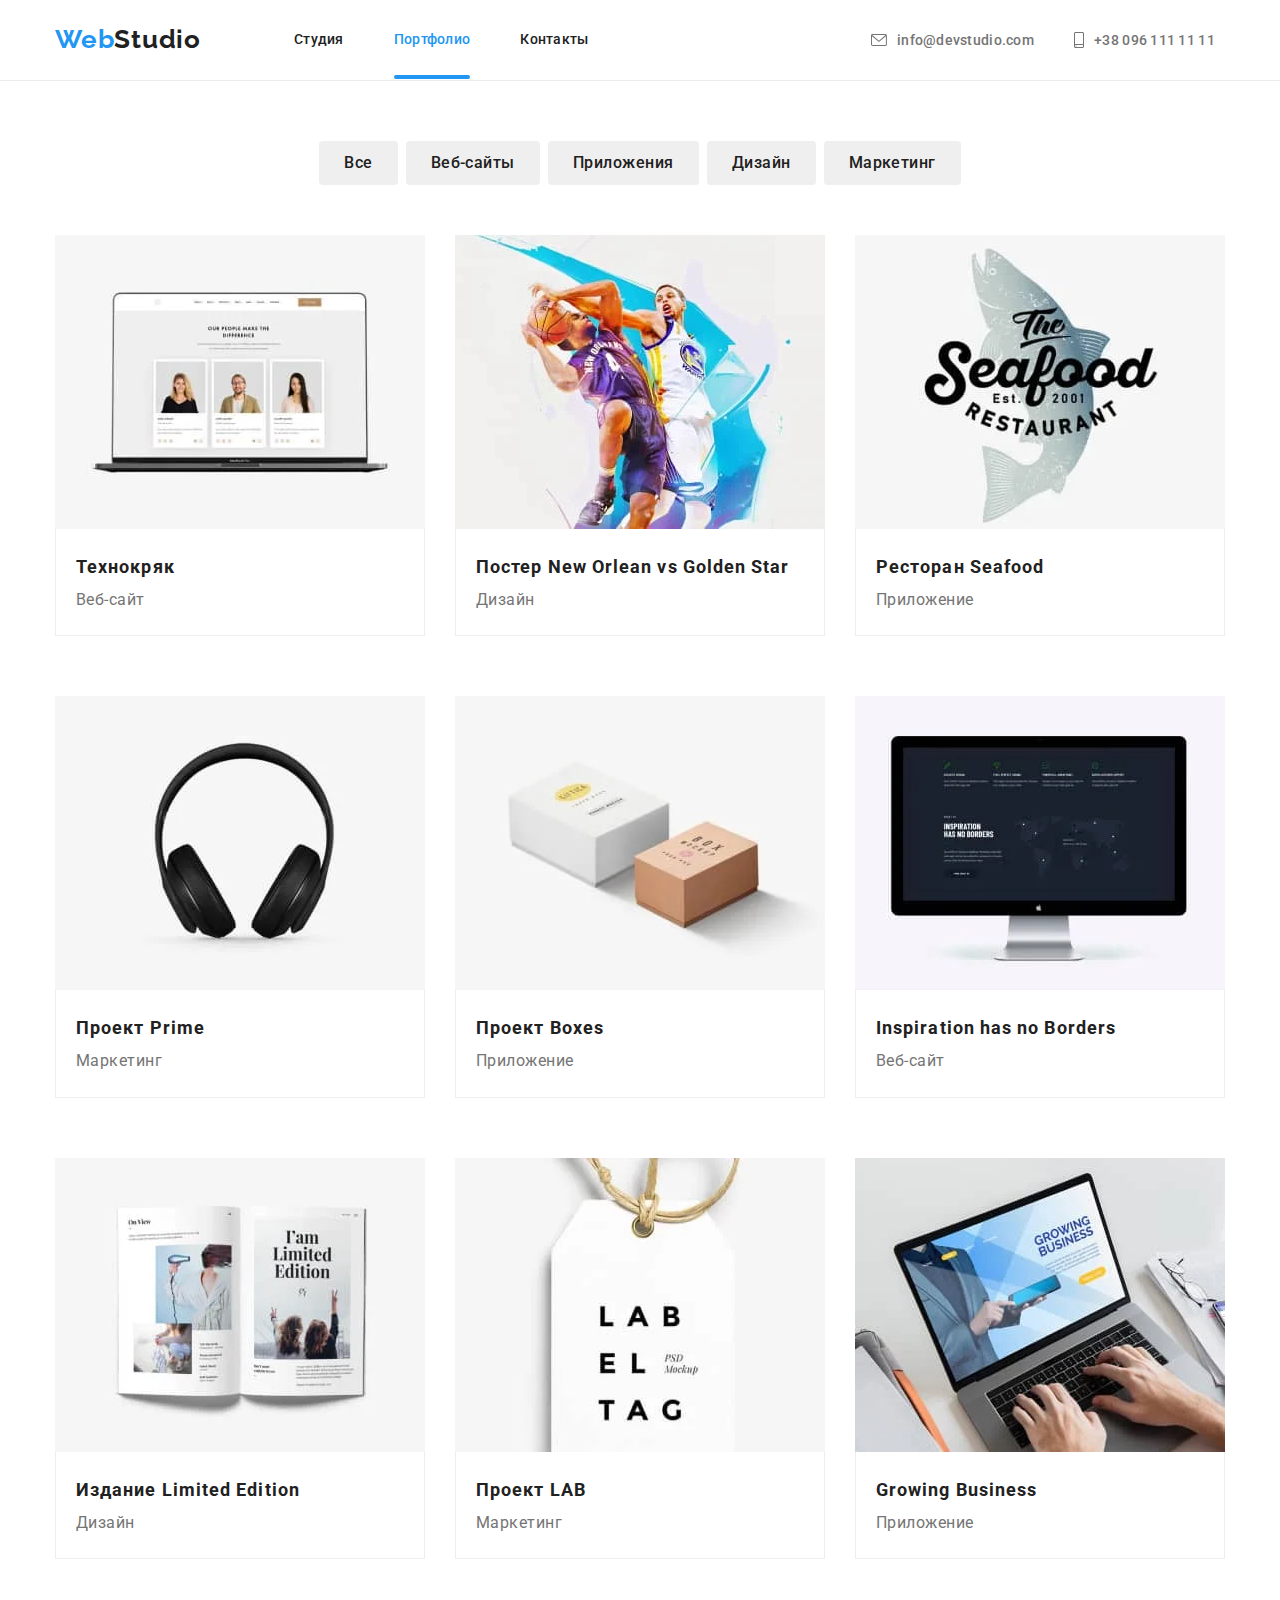
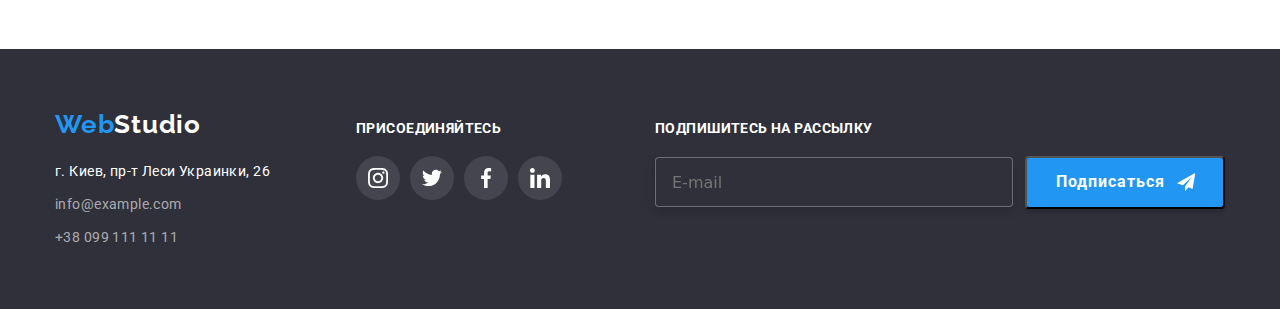
==== portfolio.html @ 3545912d "Исправляет фото" ====
<!DOCTYPE html>
<html lang="ru">
    <head>
        <meta charset="UTF-8" />
        <meta name="viewport" content="width=device-width, initial-scale=1.0">
        <title>Document</title>
        <link rel="preconnect" href="https://fonts.gstatic.com">
        <link href="https://fonts.googleapis.com/css2?family=Raleway:wght@700&family=Roboto:wght@400;500;700&display=swap"
            rel="stylesheet">
        <link rel="stylesheet" href="https://cdnjs.cloudflare.com/ajax/libs/modern-normalize/1.0.0/modern-normalize.min.css">
        <link rel="stylesheet" href="./css/main.min.css">
    </head>
    
    <body>
        <header class="header">
            <!-- Шапка -->
            <nav class="header__container container">
                <a class="logo link" href="#"><span class="logo-blue">Web</span>Studio</a>
                <button type="button" class="header__button" aria-expanded="false" aria-controls="header__menu"
                    data-menu-button>
                    <svg width="40" height="40" aria-label="Переключатель мобильного меню">
                        <use class="icon-menu" href="./image/sprite.svg#menu"></use>
                        <use class="icon-close" href="./image/sprite.svg#close"></use>
                    </svg>
                </button>
                <div class="header__menu" id="header__menu" data-menu>
                    <ul class="navigation list">
                        <li class="navigation__item">
                            <a class="navigation__link link" href="./index.html">Студия</a>
                        </li>
                        <li class="navigation__item">
                            <a class="navigation__link link current" href="#">Портфолио</a>
                        </li>
                        <li class="navigation__item">
                            <a class="navigation__link link" href="#">Контакты</a>
                        </li>
                    </ul>
                    <ul class="address list">
                        <li class="address__contacts">
                            <a class="address__link link" href="mailto:info@devstudio.com">
                                <svg class="address__mail">
                                    <use href="./image/sprite.svg#icon-mail"></use>
                                </svg>
                                info@devstudio.com</a>
                        </li>
                        <li class="address__contacts">
                            <a class="address__link link" href="tel:+380961111111">
                                <svg class="address__tel">
                                    <use href="./image/sprite.svg#icon-tel"></use>
                                </svg>
                                +38 096 111 11 11</a>
                        </li>
                    </ul>
                </div>
            
            
            </nav>
        </header>
        <main>
            <!-- Резюме -->
            <section class="section-portfolio container">
                <h1 class="visually-hidden">Портфолио</h1>
                <!-- Навигация на другие страницы -->
                <ul class="filters list">
                    <li class="filters__box">
                        <button class="filters__button" href="#" target="_blank" rel="noreferrer noopener">Все</button>
                    </li>
                    <li class="filters__box">
                        <button class="filters__button" href="#" target="_blank" rel="noreferrer noopener">Веб-сайты</button>
                    </li>
                    <li class="filters__box">
                            <button class="filters__button" href="#" target="_blank" rel="noreferrer noopener">Приложения</button>
                    </li>
                    <li class="filters__box">
                            <button class="filters__button" href="#" target="_blank" rel="noreferrer noopener">Дизайн</button>
                    </li>
                    <li class="filters__box">
                            <button class="filters__button" href="#" target="_blank" rel="noreferrer noopener">Маркетинг</button>
                    </li>
                    
                </ul>
                
            
                <!-- Наши проекты -->
                <ul class="projects list">
                    <li class="projects__box">
                        <a class="projects__link link" href="#">
                            <div class="projects-overlay">
                                <picture>
                                    <source srcset="./image/portfolio/tehnokryak-desktop-01.webp 1x, ./image/portfolio/tehnokryak-desktop-01@2x.webp 2x"
                                        media="(min-width: 1200px)" type="image/webp">
                                    <source srcset="./image/portfolio/tehnokryak-desktop-01.jpg 1x, ./image/portfolio/tehnokryak-desktop-01@2x.jpg 2x"
                                        media="(min-width: 1200px)">

                                    <source srcset="./image/portfolio/tehnokryak-tablet-01.webp 1x, ./image/portfolio/tehnokryak-tablet-01@2x.webp 2x"
                                        media="(min-width: 768px)" type="image/webp">
                                    <source srcset="./image/portfolio/tehnokryak-tablet-01.jpg 1x, ./image/portfolio/tehnokryak-tablet-01@2x.jpg 2x"
                                        media="(min-width: 768px)">

                                    <source srcset="./image/portfolio/tehnokryak-mobile-01.webp 1x, ./image/portfolio/tehnokryak-mobile-01@2x.webp 2x" media="(max-width: 767px)"
                                        type="image/webp">
                                    <source srcset="./image/portfolio/tehnokryak-mobile-01.jpg 1x, ./image/portfolio/tehnokryak-mobile-01@2x.jpg 2x" media="(max-width: 767px)">
                                    <img class="projects-overlay__cover" src="./image/tehnokryak.png" alt="фото">
                                </picture>
                                <p class="projects-overlay__text">Технокряк это современная площадка распространения коронавируса. Компании используют эту платформу для цифрового
                                    шпионажа и атак на защищённые сервера конкурентов.</p>
                            </div>
                            <div class="border border-first">
                                <h3 class="border__heading">Технокряк</h3>
                                <p class="border__description">Веб-сайт</p>
                            </div>
                        </a>
                            
                    </li>
                    <li class="projects__box">
                        <a class="projects__link link" href="#">
                            <div class="projects-overlay">
                                <picture>
                                    <source srcset="./image/portfolio/poster-desktop-02.webp 1x, ./image/portfolio/poster-desktop-02@2x.webp 2x"
                                        media="(min-width: 1200px)" type="image/webp">
                                    <source srcset="./image/portfolio/poster-desktop-02.jpg 1x, ./image/portfolio/poster-desktop-02@2x.jpg 2x"
                                        media="(min-width: 1200px)">

                                    <source srcset="./image/portfolio/poster-tablet-02.webp 1x, ./image/portfolio/poster-tablet-02@2x.webp 2x"
                                        media="(min-width: 768px)" type="image/webp">
                                    <source srcset="./image/portfolio/poster-tablet-02.jpg 1x, ./image/portfolio/poster-tablet-02@2x.jpg 2x"
                                        media="(min-width: 768px)">

                                    <source srcset="./image/portfolio/poster-mobile-02.webp 1x, ./image/portfolio/poster-mobile-02@2x.webp 2x"
                                        media="(max-width: 767px)" type="image/webp">
                                    <source srcset="./image/portfolio/poster-mobile-02.jpg 1x, ./image/portfolio/poster-mobile-02@2x.jpg 2x"
                                        media="(max-width: 767px)">
                                    <img class="projects-overlay__cover" src="./image/new-orlean-vs-golden-star.png" alt="фото">
                                </picture>
                                <p class="projects-overlay__text">Технокряк это современная площадка распространения коронавируса. Компании используют эту
                                        платформу для цифрового
                                        шпионажа и атак на защищённые сервера конкурентов.</p>
                            </div>
                                <div class="border">
                                <h3 class="border__heading">Постер New Orlean vs Golden Star</h3>
                                <p class="border__description">Дизайн</p>
                            </div>
                        </a>
                            
                    </li>
                    <li class="projects__box">
                        <a class="projects__link link" href="#">
                            <div class="projects-overlay">
                                <picture>
                                    <source srcset="./image/portfolio/seafood-desktop-03.webp 1x, ./image/portfolio/seafood-desktop-03@2x.webp 2x"
                                        media="(min-width: 1200px)" type="image/webp">
                                    <source srcset="./image/portfolio/seafood-desktop-03.jpg 1x, ./image/portfolio/seafood-desktop-03@2x.jpg 2x"
                                        media="(min-width: 1200px)">

                                    <source srcset="./image/portfolio/seafood-tablet-03.webp 1x, ./image/portfolio/seafood-tablet-03@2x.webp 2x"
                                        media="(min-width: 768px)" type="image/webp">
                                    <source srcset="./image/portfolio/seafood-tablet-03.jpg 1x, ./image/portfolio/seafood-tablet-03@2x.jpg 2x"
                                        media="(min-width: 768px)">

                                    <source srcset="./image/portfolio/seafood-mobile-03.webp 1x, ./image/portfolio/seafood-mobile-03@2x.webp 2x"
                                        media="(max-width: 767px)" type="image/webp">
                                    <source srcset="./image/portfolio/seafood-mobile-03.jpg 1x, ./image/portfolio/seafood-mobile-03@2x.jpg 2x"
                                        media="(max-width: 767px)">
                                    <img class="projects-overlay__cover" src="./image/seafood.png" alt="фото">
                                </picture>
                                <p class="projects-overlay__text">Технокряк это современная площадка распространения коронавируса. Компании используют эту
                                        платформу для цифрового
                                        шпионажа и атак на защищённые сервера конкурентов.</p>
                            </div>
                            <div class="border">
                                <h3 class="border__heading">Ресторан Seafood</h3>
                                <p class="border__description">Приложение</p>
                            </div>
                        </a>    
                    </li>
                    <li class="projects__box">
                        <a class="projects__link link" href="#">
                            <div class="projects-overlay">
                                <picture>
                                    <source srcset="./image/portfolio/prime-desktop-04.webp 1x, ./image/portfolio/prime-desktop-04@2x.webp 2x"
                                        media="(min-width: 1200px)" type="image/webp">
                                    <source srcset="./image/portfolio/prime-desktop-04.jpg 1x, ./image/portfolio/prime-desktop-04@2x.jpg 2x"
                                        media="(min-width: 1200px)">

                                    <source srcset="./image/portfolio/prime-tablet-04.webp 1x, ./image/portfolio/prime-tablet-04@2x.webp 2x"
                                        media="(min-width: 768px)" type="image/webp">
                                    <source srcset="./image/portfolio/prime-tablet-04.jpg 1x, ./image/portfolio/prime-tablet-04@2x.jpg 2x"
                                        media="(min-width: 768px)">

                                    <source srcset="./image/portfolio/prime-mobile-04.webp 1x, ./image/portfolio/prime-mobile-04@2x.webp 2x"
                                        media="(max-width: 767px)" type="image/webp">
                                    <source srcset="./image/portfolio/prime-mobile-04.jpg 1x, ./image/portfolio/prime-mobile-04@2x.jpg 2x"
                                        media="(max-width: 767px)">
                                    <img class="projects-overlay__cover" src="./image/prime.png" alt="фото">
                                </picture>
                                <p class="projects-overlay__text">Технокряк это современная площадка распространения коронавируса. Компании используют эту
                                        платформу для цифрового
                                        шпионажа и атак на защищённые сервера конкурентов.</p>
                            </div>
                            <div class="border">
                                <h3 class="border__heading">Проект Prime</h3>
                                <p class="border__description">Маркетинг</p>
                            </div>
                        </a>
                    </li>
                    <li class="projects__box">
                        <a class="projects__link link" href="#">
                            <div class="projects-overlay">
                                <picture>
                                    <source srcset="./image/portfolio/boxes-desktop-05.webp 1x, ./image/portfolio/boxes-desktop-05@2x.webp 2x"
                                        media="(min-width: 1200px)" type="image/webp">
                                    <source srcset="./image/portfolio/boxes-desktop-05.jpg 1x, ./image/portfolio/boxes-desktop-05@2x.jpg 2x"
                                        media="(min-width: 1200px)">

                                    <source srcset="./image/portfolio/boxes-tablet-05.webp 1x, ./image/portfolio/boxes-tablet-05@2x.webp 2x"
                                        media="(min-width: 768px)" type="image/webp">
                                    <source srcset="./image/portfolio/boxes-tablet-05.jpg 1x, ./image/portfolio/boxes-tablet-05@2x.jpg 2x"
                                        media="(min-width: 768px)">

                                    <source srcset="./image/portfolio/boxes-mobile-05.webp 1x, ./image/portfolio/boxes-mobile-05@2x.webp 2x"
                                        media="(max-width: 767px)" type="image/webp">
                                    <source srcset="./image/portfolio/boxes-mobile-05.jpg 1x, ./image/portfolio/boxes-mobile-05@2x.jpg 2x"
                                        media="(max-width: 767px)">
                                    <img class="projects-overlay__cover" src="./image/boxes.png" alt="фото">
                                </picture>
                                <p class="projects-overlay__text">Технокряк это современная площадка распространения коронавируса. Компании используют эту
                                        платформу для цифрового
                                        шпионажа и атак на защищённые сервера конкурентов.</p>
                            </div>
                            <div class="border">
                                <h3 class="border__heading">Проект Boxes</h3>
                                <p class="border__description">Приложение</p>
                            </div>
                        </a>
                    </li>
                    <li class="projects__box">
                        <a class="projects__link link" href="#">
                            <div class="projects-overlay">
                                <picture>
                                    <source srcset="./image/portfolio/inspiration-desktop-06.webp 1x, ./image/portfolio/inspiration-desktop-06@2x.webp 2x"
                                        media="(min-width: 1200px)" type="image/webp">
                                    <source srcset="./image/portfolio/inspiration-desktop-06.jpg 1x, ./image/portfolio/inspiration-desktop-06@2x.jpg 2x"
                                        media="(min-width: 1200px)">
                                    
                                    <source srcset="./image/portfolio/inspiration-tablet-06.webp 1x, ./image/portfolio/inspiration-tablet-06@2x.webp 2x"
                                        media="(min-width: 768px)" type="image/webp">
                                    <source srcset="./image/portfolio/inspiration-tablet-06.jpg 1x, ./image/portfolio/inspiration-tablet-06@2x.jpg 2x"
                                        media="(min-width: 768px)">
                                    
                                    <source srcset="./image/portfolio/inspiration-mobile-06.webp 1x, ./image/portfolio/inspiration-mobile-06@2x.webp 2x"
                                        media="(max-width: 767px)" type="image/webp">
                                    <source srcset="./image/portfolio/inspiration-mobile-06.jpg 1x, ./image/portfolio/inspiration-mobile-06@2x.jpg 2x"
                                        media="(max-width: 767px)">
                                    <img class="projects-overlay__cover" src="./image/inspiration-has-no-borders.png" alt="фото">
                                </picture>
                                <p class="projects-overlay__text">Технокряк это современная площадка распространения коронавируса. Компании используют эту
                                        платформу для цифрового
                                        шпионажа и атак на защищённые сервера конкурентов.</p>
                            </div>
                            <div class="border">
                                <h3 class="border__heading">Inspiration has no Borders</h3>
                                <p class="border__description">Веб-сайт</p>
                            </div>
                        </a>
                    </li>
                    <li class="projects__box">
                        <a class="projects__link link" href="#">
                            <div class="projects-overlay">
                                <picture>
                                    <source srcset="./image/portfolio/limited-desktop-07.webp 1x, ./image/portfolio/limited-desktop-07@2x.webp 2x"
                                        media="(min-width: 1200px)" type="image/webp">
                                    <source srcset="./image/portfolio/limited-desktop-07.jpg 1x, ./image/portfolio/limited-desktop-07@2x.jpg 2x"
                                        media="(min-width: 1200px)">

                                    <source srcset="./image/portfolio/limited-tablet-07.webp 1x, ./image/portfolio/limited-tablet-07@2x.webp 2x"
                                        media="(min-width: 768px)" type="image/webp">
                                    <source srcset="./image/portfolio/limited-tablet-07.jpg 1x, ./image/portfolio/limited-tablet-07@2x.jpg 2x"
                                        media="(min-width: 768px)">

                                    <source srcset="./image/portfolio/limited-mobile-07.webp 1x, ./image/portfolio/limited-mobile-07@2x.webp 2x"
                                        media="(max-width: 767px)" type="image/webp">
                                    <source srcset="./image/portfolio/limited-mobile-07.jpg 1x, ./image/portfolio/limited-mobile-07@2x.jpg 2x"
                                        media="(max-width: 767px)">
                                    <img class="projects-overlay__cover" src="./image/limited-edition.png" alt="фото">
                                </picture>
                                <p class="projects-overlay__text">Технокряк это современная площадка распространения коронавируса. Компании используют эту
                                        платформу для цифрового
                                        шпионажа и атак на защищённые сервера конкурентов.</p>
                            </div>
                            <div class="border">
                                <h3 class="border__heading">Издание Limited Edition</h3>
                                <p class="border__description">Дизайн</p>
                            </div>
                        </a>
                    </li>
                    <li class="projects__box">
                        <a class="projects__link link" href="#">
                            <div class="projects-overlay">
                                <picture>
                                    <source srcset="./image/portfolio/lab-desktop-08.webp 1x, ./image/portfolio/lab-desktop-08@2x.webp 2x"
                                        media="(min-width: 1200px)" type="image/webp">
                                    <source srcset="./image/portfolio/lab-desktop-08.jpg 1x, ./image/portfolio/lab-desktop-08@2x.jpg 2x"
                                        media="(min-width: 1200px)">

                                    <source srcset="./image/portfolio/lab-tablet-08.webp 1x, ./image/portfolio/lab-tablet-08@2x.webp 2x"
                                        media="(min-width: 768px)" type="image/webp">
                                    <source srcset="./image/portfolio/lab-tablet-08.jpg 1x, ./image/portfolio/lab-tablet-08@2x.jpg 2x"
                                        media="(min-width: 768px)">

                                    <source srcset="./image/portfolio/lab-mobile-08.webp 1x, ./image/portfolio/lab-mobile-08@2x.webp 2x"
                                        media="(max-width: 767px)" type="image/webp">
                                    <source srcset="./image/portfolio/lab-mobile-08.jpg 1x, ./image/portfolio/lab-mobile-08@2x.jpg 2x"
                                        media="(max-width: 767px)">
                                    <img class="projects-overlay__cover" src="./image/lab.png" alt="фото">
                                </picture>
                                <p class="projects-overlay__text">Технокряк это современная площадка распространения коронавируса. Компании используют эту
                                        платформу для цифрового
                                        шпионажа и атак на защищённые сервера конкурентов.</p>
                            </div>
                            <div class="border">
                                <h3 class="border__heading">Проект LAB</h3>
                                <p class="border__description">Маркетинг</p>
                            </div>
                        </a>
                    </li>
                    <li class="projects__box">
                        <a class="projects__link link" href="#">
                            <div class="projects-overlay">
                                <picture>
                                    <source srcset="./image/portfolio/growing-desktop-09.webp 1x, ./image/portfolio/growing-desktop-09@2x.webp 2x"
                                        media="(min-width: 1200px)" type="image/webp">
                                    <source srcset="./image/portfolio/growing-desktop-09.jpg 1x, ./image/portfolio/growing-desktop-09@2x.jpg 2x"
                                        media="(min-width: 1200px)">

                                    <source srcset="./image/portfolio/growing-tablet-09.webp 1x, ./image/portfolio/growing-tablet-09@2x.webp 2x"
                                        media="(min-width: 768px)" type="image/webp">
                                    <source srcset="./image/portfolio/growing-tablet-09.jpg 1x, ./image/portfolio/growing-tablet-09@2x.jpg 2x"
                                        media="(min-width: 768px)">

                                    <source srcset="./image/portfolio/growing-mobile-09.webp 1x, ./image/portfolio/growing-mobile-09@2x.webp 2x"
                                        media="(max-width: 767px)" type="image/webp">
                                    <source srcset="./image/portfolio/growing-mobile-09.jpg 1x, ./image/portfolio/growing-mobile-09@2x.jpg 2x"
                                        media="(max-width: 767px)">
                                    <img class="projects-overlay__cover" src="./image/growing-business.png" alt="фото">
                                </picture>
                                <p class="projects-overlay__text">Технокряк это современная площадка распространения коронавируса. Компании используют эту
                                        платформу для цифрового
                                        шпионажа и атак на защищённые сервера конкурентов.</p>
                            </div>
                            <div class="border">
                                <h3 class="border__heading">Growing Business</h3>
                                <p class="border__description">Приложение</p>
                            </div>
                        </a>
                    </li>
                </ul>
            </section>
        </main>
        <!-- Футер -->
        <footer class="footer">
            <section class="footer__section container">
                <div class="footer-container">
                    <div class="footer__box">
                        <a class="logo link" href="#">
                            <span class="logo-blue">Web</span>Studio
                        </a>
                        <address class="footer-contact">
                            <ul class="list">
                                <li class="footer-contact__address list">г. Киев, пр-т Леси Украинки, 26</li>
                                <li class="footer-contact__link">
                                    <a class="footer-contact__contacts link" href="mailto:info@example.com">info@example.com</a>
                                </li>
                                <li>
                                    <a class="footer-contact__contacts link" href="tel:+380991111111">+38 099 111 11 11</a>
                                </li>
                            </ul>
                        </address>
                    </div>
                    <div class="footer-social">
                        <b class="footer-headlin">присоединяйтесь</b>
                        <ul class="footer-list list">
                            <li class="social-list__item">
                                <a class="social-list__link link" href="#">
                                    <svg class="social-list__icon">
                                        <use href="./image/sprite.svg#icon-instagram"></use>
                                    </svg>
                                </a>
                            </li>
                            <li class="social-list__item">
                                <a class="social-list__link link" href="#">
                                    <svg class="social-list__icon">
                                        <use href="./image/sprite.svg#icon-twitter"></use>
                                    </svg>
                                </a>
                            </li>
                            <li class="social-list__item">
                                <a class="social-list__link link" href="#">
                                    <svg class="social-list__icon">
                                        <use href="./image/sprite.svg#icon-facebook"></use>
                                    </svg>
                                </a>
                            </li>
                            <li class="social-list__item">
                                <a class="social-list__link link" href="#">
                                    <svg class="social-list__icon">
                                        <use href="./image/sprite.svg#icon-linkedin"></use>
                                    </svg>
                                </a>
                            </li>
                        </ul>
                    </div>
                </div>
                <form>
                    <b class="footer-headlin">Подпишитесь на рассылку</b>
                    <div class="box-sub">
                        <input class="box-sub__mail" type="email" name="mail" placeholder="E-mail">
                        <button class="button-sub" type="submit">Подписаться
                            <svg class="button-sub__icon" width="24px" height="24px">
                                <use href="./image/sprite.svg#icon-modal-send"></use>
                            </svg>
                        </button>
                    </div>
                </form>
            </section>
        </footer>

        <script src="./js/menu.js"></script>
    </body>
</html>
---- css/main.min.css ----
.visually-hidden{position:absolute !important;clip:rect(1px 1px 1px 1px);clip:rect(1px, 1px, 1px, 1px);padding:0 !important;border:0 !important;height:1px !important;width:1px !important;overflow:hidden}:root{--color-main: #212121;--color-secondary: #757575;--color-accent: #2196f3;--color-grey-translucent: rgba(255, 255, 255, 0.6);--color-white: #ffffff;--color-modal-button: #188ce8;--font-main: 'Roboto', sans-serif;--font-secondary: 'Raleway', sans-serif}body{color:var(--color-main);background-color:var(--color-white);margin:0 auto}.list{list-style:none}.link{text-decoration:none}h1,h2,h3{margin:0}ul,ol{margin:0;padding:0}p{margin:0}img{display:block}.container{padding:0 15px;margin-left:auto;margin-right:auto}@media screen and (min-width: 480px){.container{max-width:480px}}@media screen and (min-width: 768px){.container{max-width:768px}}@media screen and (min-width: 1200px){.container{max-width:1200px}}.social-list__item:not(:last-child){margin-right:10px}.social-list__link{display:flex;justify-content:center;align-items:center;transition-property:fill, background-color;transition-duration:250ms;transition-timing-function:cubic-bezier(0.4, 0, 0.2, 1);width:44px;height:44px;background:rgba(255,255,255,0.1);border-radius:50%}.social-list__link:hover,.social-list__link:focus{background-color:var(--color-accent)}.social-list__link:hover .social-list__icon,.social-list__link:focus .social-list__icon{fill:var(--color-white)}.social-list__icon{width:20px;height:20px;fill:#afb1b8}.logo{font-family:var(--font-secondary);font-weight:bold;font-size:26px;line-height:1.2;letter-spacing:0.03em;color:var(--color-main)}.logo-blue{color:var(--color-accent)}.header{background:var(--color-white);padding-top:10px;padding-bottom:10px;border-bottom:1px solid #ececec}@media screen and (max-width: 767px){.header{position:relative}.header__container{display:flex;justify-content:space-between;align-items:center}}@media screen and (min-width: 768px) and (max-width: 1199px){.header{padding-top:21px;padding-bottom:21px}.header__container{display:flex;align-items:center}}@media screen and (min-width: 1200px){.header{padding-top:24px;padding-bottom:25px}.header__container{display:flex;align-items:center}}.header__button{display:inline-flex;margin:0;padding:0;border:none;background-color:transparent;width:40px;height:40px}.header__button .icon-close{display:none}.header__button.is-open .icon-close{display:block}.header__button.is-open .icon-menu{display:none}.header__button:hover .icon-close{fill:var(--color-accent)}.header__button:hover .icon-menu{fill:var(--color-accent)}@media screen and (min-width: 768px){.header__button{display:none}}.icon-close{width:18.67px;height:18.67px;fill:var(--color-main)}.icon-menu{width:24px;height:16px;fill:var(--color-main)}@media screen and (max-width: 767px){.header__menu{display:none;position:absolute;top:100%;left:0;z-index:1;width:100%;padding:60px 0;background:#ffffff;box-shadow:0px 4px 8px rgba(0,0,0,0.04),0px 2px 4px rgba(0,0,0,0.08),0px 1px 3px rgba(0,0,0,0.16)}.header__menu.is-open{display:block}}@media screen and (min-width: 768px) and (max-width: 1199px){.header__menu{display:flex;flex-grow:1;align-items:center;margin-left:88px}}@media screen and (min-width: 1200px){.header__menu{display:flex;align-items:center;flex-grow:1;margin-left:93px}}.navigation{text-align:center}.navigation .navigation__link.current{color:var(--color-accent)}@media screen and (max-width: 767px){.navigation{margin-bottom:60px}}@media screen and (min-width: 768px) and (max-width: 1199px){.navigation{display:flex}.navigation .navigation__link.current{color:var(--color-accent)}}@media screen and (min-width: 1200px){.navigation{display:flex}.navigation .navigation__link.current{color:var(--color-accent)}.navigation__item:not(:last-child){margin-right:50px}}@media screen and (max-width: 767px){.navigation__item{margin-bottom:40px}}@media screen and (min-width: 768px) and (max-width: 1199px){.navigation__item:not(:last-child){margin-right:50px}}.navigation__link{position:relative;font-family:var(--font-main);font-weight:500;letter-spacing:0.02em;color:var(--color-main)}.navigation__link.current::after{content:'';position:absolute;left:0;bottom:0;display:block;width:100%;height:4px;background-color:var(--color-accent);border-radius:2px}.navigation__link:hover,.navigation__link:focus{color:var(--color-accent)}@media screen and (max-width: 767px){.navigation__link{font-size:18px;line-height:1.16;padding-bottom:8px}}@media screen and (min-width: 768px) and (max-width: 1199px){.navigation__link{padding-top:32px;padding-bottom:32px;font-size:14px;line-height:1.14}.navigation__link:not(:last-child){margin-right:50px}}@media screen and (min-width: 1200px){.navigation__link{padding-top:32px;padding-bottom:32px}}@media screen and (max-width: 767px){.address{margin-left:140px}.address__contacts:not(:last-child){margin-bottom:15px}}@media screen and (min-width: 768px){.address{margin-left:auto}}@media screen and (min-width: 768px) and (max-width: 1199px){.address__contacts:not(:last-child){margin-bottom:10px}}@media screen and (min-width: 1200px){.address{display:flex;align-items:center}}.address__link{display:flex;align-items:center;line-height:1.16px;font-family:var(--font-main);font-weight:500;letter-spacing:0.02em;color:var(--color-secondary)}.address__link:hover,.address__link:focus{color:var(--color-accent)}.address__link:hover .contacts__tel,.address__link:focus .contacts__tel{fill:var(--color-accent)}@media screen and (max-width: 767px){.address__link{font-size:18px}}@media screen and (min-width: 768px){.address__link{font-size:12px}}@media screen and (min-width: 1200px){.address__link{justify-content:center;font-size:14px;line-height:1.5;min-width:161px}}.address__mail{width:16px;height:12px;fill:var(--color-secondary);margin-right:10px}.address__link:hover .address__mail,.contacts__link:focus .address__mail{fill:var(--color-accent)}.address__tel{width:10px;height:16px;fill:var(--color-secondary);margin-right:10px}.address__link:hover .address__tel,.contacts__link:focus .address__tel{fill:var(--color-accent)}.address__contacts:not(:last-child){margin-right:30px}.navigation__link,.address__link{transition-property:color;transition-duration:250ms;transition-timing-function:cubic-bezier(0.4, 0, 0.2, 1)}@media screen and (min-width: 1200px){.navigation__link,.address__link{font-family:var(--font-main);font-weight:500;font-size:14px;line-height:1.15;letter-spacing:0.02em}}.hero{text-align:center}.hero__heading{margin-bottom:30px;font-family:var(--font-main);font-weight:900;font-size:26px;line-height:1.6;letter-spacing:0.06em;color:var(--color-white);text-transform:uppercase;text-align:center}@media screen and (min-width: 1200px){.hero__heading{font-size:44px;line-height:60px;text-align:center;letter-spacing:0.06em;text-transform:uppercase}}.hero__button{padding-top:10px;padding-left:32px;padding-right:32px;padding-bottom:10px;background-color:var(--color-accent);min-width:200px;box-shadow:0px 4px 4px rgba(0,0,0,0.15);border-radius:4px;border:none;font-family:var(--font-main);font-weight:bold;font-size:16px;line-height:1.9;letter-spacing:0.06em;color:var(--color-white)}.hero__button:focus{box-shadow:0px 4px 4px rgba(0,0,0,0.15);border-radius:4px}@media screen and (min-width: 480px){.background{margin-bottom:60px;background-image:linear-gradient(to right, rgba(47,48,58,0.4), rgba(47,48,58,0.4)),url("../image/bg-mobile.jpg");background-repeat:no-repeat;background-size:cover;background-position:center;background-color:#c4c4c4;padding-top:118px;padding-bottom:118px}}@media screen and (min-width: 768px){.background{background-image:linear-gradient(to right, rgba(47,48,58,0.4), rgba(47,48,58,0.4)),url("../image/bg-tablet.jpg");background-size:cover}}@media screen and (min-width: 1200px){.background{margin-bottom:94px;background-image:linear-gradient(to right, rgba(47,48,58,0.4), rgba(47,48,58,0.4)),url("../image/bg-desktop.jpg");background-size:1600px 600px;padding-top:200px;padding-bottom:200px}}@media screen and (min-device-pixel-ratio: 2) and (min-width: 320px), screen and (min-resolution: 192dpi) and (min-width: 320px), screen and (min-resolution: 2dppx) and (min-width: 320px){.background{background-image:linear-gradient(to right, rgba(47,48,58,0.4), rgba(47,48,58,0.4)),url("../image/bg-mobile@2x.jpg")}}@media screen and (min-device-pixel-ratio: 2) and (min-width: 768px), screen and (min-resolution: 192dpi) and (min-width: 768px), screen and (min-resolution: 2dppx) and (min-width: 768px){.background{background-image:linear-gradient(to right, rgba(47,48,58,0.4), rgba(47,48,58,0.4)),url("../image/bg-tablet@2x.jpg")}}@media screen and (min-device-pixel-ratio: 2) and (min-width: 1200px), screen and (min-resolution: 192dpi) and (min-width: 1200px), screen and (min-resolution: 2dppx) and (min-width: 1200px){.background{background-image:linear-gradient(to right, rgba(47,48,58,0.4), rgba(47,48,58,0.4)),url("../image/bg-desktop@2x.jpg")}}.backdrop{position:fixed;top:0%;left:0%;width:100%;height:100%;background-color:rgba(0,0,0,0.2);padding:93px 15px 94px;overflow-y:scroll;opacity:1;transition-property:opacity;transition-duration:250ms;transition-timing-function:cubic-bezier(0.4, 0, 0.2, 1);z-index:2}.backdrop.is-hidden{opacity:0;pointer-events:none}.backdrop.is-hidden .modal{transform:translate(-50%, -50%) scale(0.7)}.modal{position:fixed;top:50%;left:50%;transform:translate(-50%, -50%) scale(1);transition-property:transform;transition-duration:250ms;transition-timing-function:cubic-bezier(0.4, 0, 0.2, 1);min-width:450px;min-height:609px;padding:40px;background:var(--color-white);box-shadow:0px 1px 3px rgba(0,0,0,0.12),0px 1px 1px rgba(0,0,0,0.14),0px 2px 1px rgba(0,0,0,0.2);border-radius:4px}.modal__icon{width:11px;height:11px;fill:#000000}.modal__button{position:absolute;top:8px;right:8px;min-width:30px;min-height:30px;display:flex;justify-content:center;align-items:center;cursor:pointer;background:var(--color-white);border:1px solid rgba(0,0,0,0.1);box-sizing:border-box;border-radius:50%;transition-property:filter;transition-duration:250ms;transition-timing-function:cubic-bezier(0.4, 0, 0.2, 1)}.modal-form__heading{font-family:var(--font-main);font-style:normal;font-weight:bold;font-size:20px;line-height:1.5;text-align:center;letter-spacing:0.03em;color:var(--color-main);margin-bottom:12px}.modal-form__form{display:flex;flex-direction:column}.modal-form__field{position:relative;margin-bottom:20px}.modal-form__message{resize:none}.modal-form__input{border:1px solid rgba(33,33,33,0.2);box-sizing:border-box;border-radius:4px;width:100%;height:40px;margin:0;padding:0;padding-left:42px;margin-top:4px;cursor:pointer;transition-property:border;transition-duration:250ms;transition-timing-function:cubic-bezier(0.4, 0, 0.2, 1)}.modal-form__input:hover,.modal-form__input:focus{border:1px solid var(--color-accent);outline:var(--color-accent)}.modal-form__input:hover ~ .modal-form__icon,.modal-form__input:focus ~ .modal-form__icon{fill:var(--color-accent)}.modal-form__icon{position:absolute;bottom:11px;left:12px;display:flex;align-items:center;justify-content:center;color:#000000;width:18px;height:18px;transition-property:fill;transition-duration:250ms;transition-timing-function:cubic-bezier(0.4, 0, 0.2, 1)}.modal-form__message{border:1px solid rgba(33,33,33,0.2);box-sizing:border-box;border-radius:4px;cursor:pointer;width:100%;height:120px;padding:12px 16px;margin-top:4px;transition-property:border;transition-duration:250ms;transition-timing-function:cubic-bezier(0.4, 0, 0.2, 1)}.modal-form__message:hover,.modal-form__message:focus{border:1px solid var(--color-accent);outline:var(--color-accent)}.modal-form__policy-text{display:flex;justify-content:center;align-items:center;margin-bottom:30px;cursor:pointer;font-family:var(--font-main);font-style:normal;font-weight:normal;font-size:12px;line-height:1.16;letter-spacing:0.03em;color:var(--color-secondary)}.modal-form__policy-text::before{content:'';width:16px;height:15px;background-image:url("../image/checkbox.svg");margin-right:8px}.modal-form__policy-link{text-decoration-line:underline;color:var(--color-accent);text-decoration-skip-ink:none}.modal-form__button{display:block;width:200px;padding:10px 55px 10px 56px;margin:0 auto;cursor:pointer;background:var(--color-modal-button);box-shadow:0px 4px 4px rgba(0,0,0,0.15);border-radius:4px;border:none;font-family:var(--font-main);font-style:normal;font-weight:bold;font-size:16px;line-height:1.8;letter-spacing:0.06em;color:var(--color-white)}.modal-form__policy:checked+.modal-form__policy-text::before{background-color:var(--color-accent);background-image:url("../image/checkbox-white.svg");background-size:16px 15px;background-repeat:no-repeat;background-position:50% 50%;padding-top:4px 3px 3px 3px;cursor:pointer}.features{margin-bottom:60px}.features__headlines{font-family:var(--font-main);font-weight:bold;font-size:14px;line-height:1.4;letter-spacing:0.03em;text-transform:uppercase;margin-bottom:10px}@media screen and (min-width: 480px) and (max-width: 1199px){.features{text-align:center}}@media screen and (min-width: 1200px){.features{margin-bottom:94px}}.features__text{font-family:var(--font-main);font-weight:normal;font-size:14px;line-height:1.71;letter-spacing:0.03em;color:var(--color-secondary)}@media screen and (min-width: 768px) and (max-width: 1199px){.features__list{display:flex;flex-wrap:wrap;margin-top:-30px;margin-left:-30px}}@media screen and (min-width: 1200px){.features__list{display:flex;align-items:flex-start}}@media screen and (max-width: 767px) and (max-width: 1199px){.features__cards:not(:last-child){margin-bottom:30px}}@media screen and (min-width: 768px) and (max-width: 1199px){.features__cards{flex-basis:calc(100% / 2 - 30px);margin-top:30px;margin-left:30px}}@media screen and (min-width: 1200px){.features__cards{min-width:270px}.features__cards:not(:last-child){margin-right:30px}}.features__box{display:flex;justify-content:center;align-items:center;margin-bottom:30px;width:100%;padding:25px 100px 25px 100px;background:#f5f4fa;border-radius:4px}@media screen and (min-width: 1200px){.features__box{width:270px}}.features__icon{display:block;width:70px;height:70px}.example{display:flex}.example__text{position:absolute;bottom:0;width:100%;padding:27px 82px;font-family:var(--font-main);font-weight:bold;font-size:14px;line-height:1.15;text-align:center;letter-spacing:0.03em;text-transform:uppercase;color:var(--color-white);background:rgba(47,48,58,0.8)}.example-headlines{text-align:center;margin-bottom:50px}.example-headlines,.section-team-headlines{font-family:var(--font-main);font-weight:bold;font-size:36px;line-height:1.15;letter-spacing:0.03em}.section-example{margin-bottom:94px}@media screen and (max-width: 1199px){.section-example{display:none}}.example__photo{position:relative}.example__photo:not(:last-child){margin-right:30px}.team{display:flex}@media screen and (min-width: 480px) and (max-width: 1199px){.team{flex-wrap:wrap}}.team__position{color:var(--color-secondary);font-weight:normal;margin-bottom:16px}.team__name{margin-bottom:10px;font-weight:500}.team__photo-set{margin-bottom:30px;display:block;max-width:100%;height:auto}@media screen and (min-width: 768px) and (max-width: 1199px){.team{margin-top:-30px;margin-left:-30px}}.team__name,.team__position{font-family:var(--font-main);font-style:normal;font-size:16px;line-height:1.18;letter-spacing:0.03em}.team__cards{padding-bottom:24px;width:100%;background:#ffffff;box-shadow:0px 1px 3px rgba(0,0,0,0.12),0px 1px 1px rgba(0,0,0,0.14),0px 2px 1px rgba(0,0,0,0.2);border-radius:0px 0px 4px 4px}@media screen and (max-width: 767px){.team__cards:not(:last-child){margin-bottom:30px}}@media screen and (min-width: 768px) and (max-width: 1199px){.team__cards{flex-basis:calc(100% / 2 - 30px);margin-left:30px;margin-top:30px}}@media screen and (min-width: 1200px){.team__cards{padding-bottom:30px;min-width:270px;margin-left:30px}.team__cards:nth-child(4n+1){margin-left:0px}}.container-team{text-align:center}.section-team{background:#f5f4fa;margin-bottom:60px;padding-bottom:60px;padding-top:60px}@media screen and (min-width: 1200px){.section-team{margin-bottom:94px;padding-bottom:94px;padding-top:95px}}.section-team-headlines{margin-bottom:50px}.social-list{display:flex;justify-content:center}@media screen and (min-width: 1200px){.social-list{justify-content:space-between;width:206px;margin-left:32px}}.section-clients__headlines{font-family:var(--font-main);font-weight:bold;font-size:28px;line-height:1.17;text-align:center;letter-spacing:0.03em;margin-bottom:30px}@media screen and (min-width: 480px) and (max-width: 1199px){.section-clients{margin-bottom:60px}}@media screen and (min-width: 1200px){.section-clients{margin-bottom:94px}.section-clients__headlines{font-size:36px;line-height:1.15;text-align:center;letter-spacing:0.03em;margin-bottom:50px}}.clients{display:flex}@media screen and (min-width: 480px) and (max-width: 767px){.clients{flex-wrap:wrap;margin-top:-30px;margin-left:-30px}.clients__item{flex-basis:calc(100% / 2 - 30px);margin-top:30px;margin-left:30px}}@media screen and (min-width: 768px) and (max-width: 1199px){.clients{flex-wrap:wrap;margin-top:-30px;margin-left:-30px}.clients__item{flex-basis:calc(100% / 3 - 30px);margin-top:30px;margin-left:30px}}@media screen and (min-width: 1200px){.clients{justify-content:space-between}.clients__item:not(:last-child){margin-right:30px}}.clients__yago{width:44.27px;height:49.23px}.clients__tagline{width:40px;height:52px}.clients__company{width:41px;height:42.6px}.clients__foster{width:79.66px;height:42.02px}.clients__brand{width:59px;height:47px}.clients__line{width:88.48px;height:45.44px}.clients__link{display:flex;justify-content:center;align-items:center;height:90px;transition-property:border;transition-duration:250ms;transition-timing-function:cubic-bezier(0.4, 0, 0.2, 1);border:1px solid #afb1b8;border-radius:4px}@media screen and (min-width: 480px) and (max-width: 1199px){.clients__link{width:100%}}@media screen and (min-width: 1200px){.clients__link{width:170px}}.clients__link:hover,.clients__link:focus{border:1px solid var(--color-accent)}.symbol{fill:#afb1b8;display:block;transition-property:fill;transition-duration:250ms;transition-timing-function:cubic-bezier(0.4, 0, 0.2, 1)}.clients__link:hover .symbol,.clients__link:focus .symbol{fill:var(--color-accent)}.footer{background-color:#2f303a;padding-top:60px;padding-bottom:60px}.footer-contact{font-style:normal;min-width:231px}@media screen and (min-width: 480px) and (max-width: 1199px){.footer-contact{margin-bottom:60px;text-align:center}}@media screen and (min-width: 1200px){.footer-contact{text-align:left}}.footer-contact,.footer-contact__contacts{font-family:var(--font-main);font-weight:normal;font-size:14px;line-height:1.7;letter-spacing:0.03em}.footer-contact__address{color:var(--color-white);margin-bottom:9px}.footer-contact__contacts{color:var(--color-grey-translucent)}.footer-contact__link{margin-bottom:9px}.footer__box>.logo{display:block;margin-bottom:20px;color:var(--color-white)}@media screen and (min-width: 1200px){.footer__box{margin-right:70px}}@media screen and (min-width: 480px) and (max-width: 1199px){.footer__section{text-align:center}}@media screen and (min-width: 1200px){.footer__section{display:flex;justify-content:flex-start;align-items:baseline}}@media screen and (min-width: 768px) and (max-width: 1199px){.footer-container{display:flex;justify-content:space-around;align-items:baseline}}@media screen and (min-width: 1200px){.footer-container{display:flex;justify-content:center;align-items:baseline;margin-right:93px}}.footer-headlin{display:block;margin-bottom:20px;font-family:var(--font-main);font-weight:bold;font-style:normal;font-size:14px;line-height:1.15;letter-spacing:0.03em;text-transform:uppercase;color:var(--color-white)}.footer-list{display:flex}@media screen and (max-width: 1199px){.footer-list{justify-content:center;margin-bottom:60px}}@media screen and (min-width: 1200px){.footer-list{justify-content:space-between}}.footer-social .social-list__icon{fill:var(--color-white)}.box-sub__mail{width:100%;height:50px;cursor:pointer;border:1px solid rgba(255,255,255,0.3);box-sizing:border-box;filter:drop-shadow(0px 4px 4px rgba(0,0,0,0.15));border-radius:4px;background-color:#2f303a}@media screen and (min-width: 480px) and (max-width: 1199px){.box-sub__mail{max-width:450px;margin-bottom:20px;padding-left:16px}}@media screen and (min-width: 1200px){.box-sub{display:flex;align-items:center}.box-sub__mail{width:358px;padding:0;padding-left:16px;margin-right:12px;border:1px solid rgba(255,255,255,0.3);box-sizing:border-box;filter:drop-shadow(0px 4px 4px rgba(0,0,0,0.15));border-radius:4px;background-color:#2f303a}}.button-sub{display:flex;align-items:center;margin:0 auto;max-width:200px;padding:10px 28px 10px 29px;background:var(--color-accent);box-shadow:0px 4px 4px rgba(0,0,0,0.15);border-radius:4px;cursor:pointer;font-family:var(--font-main);font-style:normal;font-weight:bold;font-size:16px;line-height:1.8;letter-spacing:0.06em;color:var(--color-white)}.button-sub__icon{margin-left:12px;width:24px;height:24px;fill:var(--color-white)}.section-portfolio{padding-top:60px;padding-bottom:60px}.filters{display:flex}@media screen and (max-width: 767px){.filters{flex-wrap:wrap;margin-top:-8px;margin-left:-8px;margin-bottom:30px}.filters__box{margin-top:8px;margin-left:8px}}@media screen and (min-width: 768px){.filters{justify-content:center;margin-bottom:50px}.filters__box:not(:last-child){margin-right:8px}}.filters__button{font-family:var(--font-main);font-weight:500;font-size:16px;line-height:1.6;letter-spacing:0.03em;color:var(--color-main);border:solid transparent;border-radius:4px;padding-top:6px;padding-right:22px;padding-bottom:6px;padding-left:22px;transition:250ms cubic-bezier(0.4, 0, 0.2, 1)}.filters__button:hover,.filters__button:focus{color:var(--color-white);background-color:var(--color-accent);box-shadow:0px 3px 1px rgba(0,0,0,0.1),0px 1px 2px rgba(0,0,0,0.08),0px 2px 2px rgba(0,0,0,0.12)}.projects__box{width:100%}@media screen and (min-width: 768px){.projects__box{flex-basis:calc(100% / 2 - 30px);margin-left:30px;margin-top:30px}}@media screen and (min-width: 1200px){.projects__box{flex-basis:calc(100% / 3 - 30px)}}.projects__box:not(:last-child){margin-bottom:30px}@media screen and (min-width: 768px){.projects{display:flex;flex-wrap:wrap;margin-top:-30px;margin-left:-30px}}.border{background:var(--color-white);border:1px solid #eeeeee;box-sizing:border-box;padding:20px;border-top:none}.border__heading{font-family:var(--font-main);font-weight:bold;font-size:18px;line-height:2;letter-spacing:0.06em;color:var(--color-main)}.border__description{font-family:var(--font-main);font-weight:normal;font-size:16px;line-height:1.9;letter-spacing:0.03em;color:var(--color-secondary)}@media screen and (min-width: 768px) and (max-width: 1199px){.border-first{padding-bottom:56px}}.projects__link:hover,.projects__link:focus{display:block;box-shadow:0px 1px 1px rgba(0,0,0,0.12),0px 4px 4px rgba(0,0,0,0.06),1px 4px 6px rgba(0,0,0,0.16)}.projects-overlay{position:relative;overflow:hidden}.projects-overlay__cover{width:100%;height:100%}.projects-overlay__text{position:absolute;top:0;left:0;width:100%;height:100%;transition-property:transform;transition-duration:250ms;transition-timing-function:cubic-bezier(0.4, 0, 0.2, 1);transform:translateY(100%);padding:63px 24px;font-family:var(--font-main);font-style:normal;font-weight:normal;font-size:18px;line-height:1.55;letter-spacing:0.03em;color:var(--color-white);background:rgba(33,150,243,0.9)}.projects__link:hover .projects-overlay__text,.projects__link:focus .projects-overlay__text{transform:translateY(0%)}
/*# sourceMappingURL=main.min.css.map */
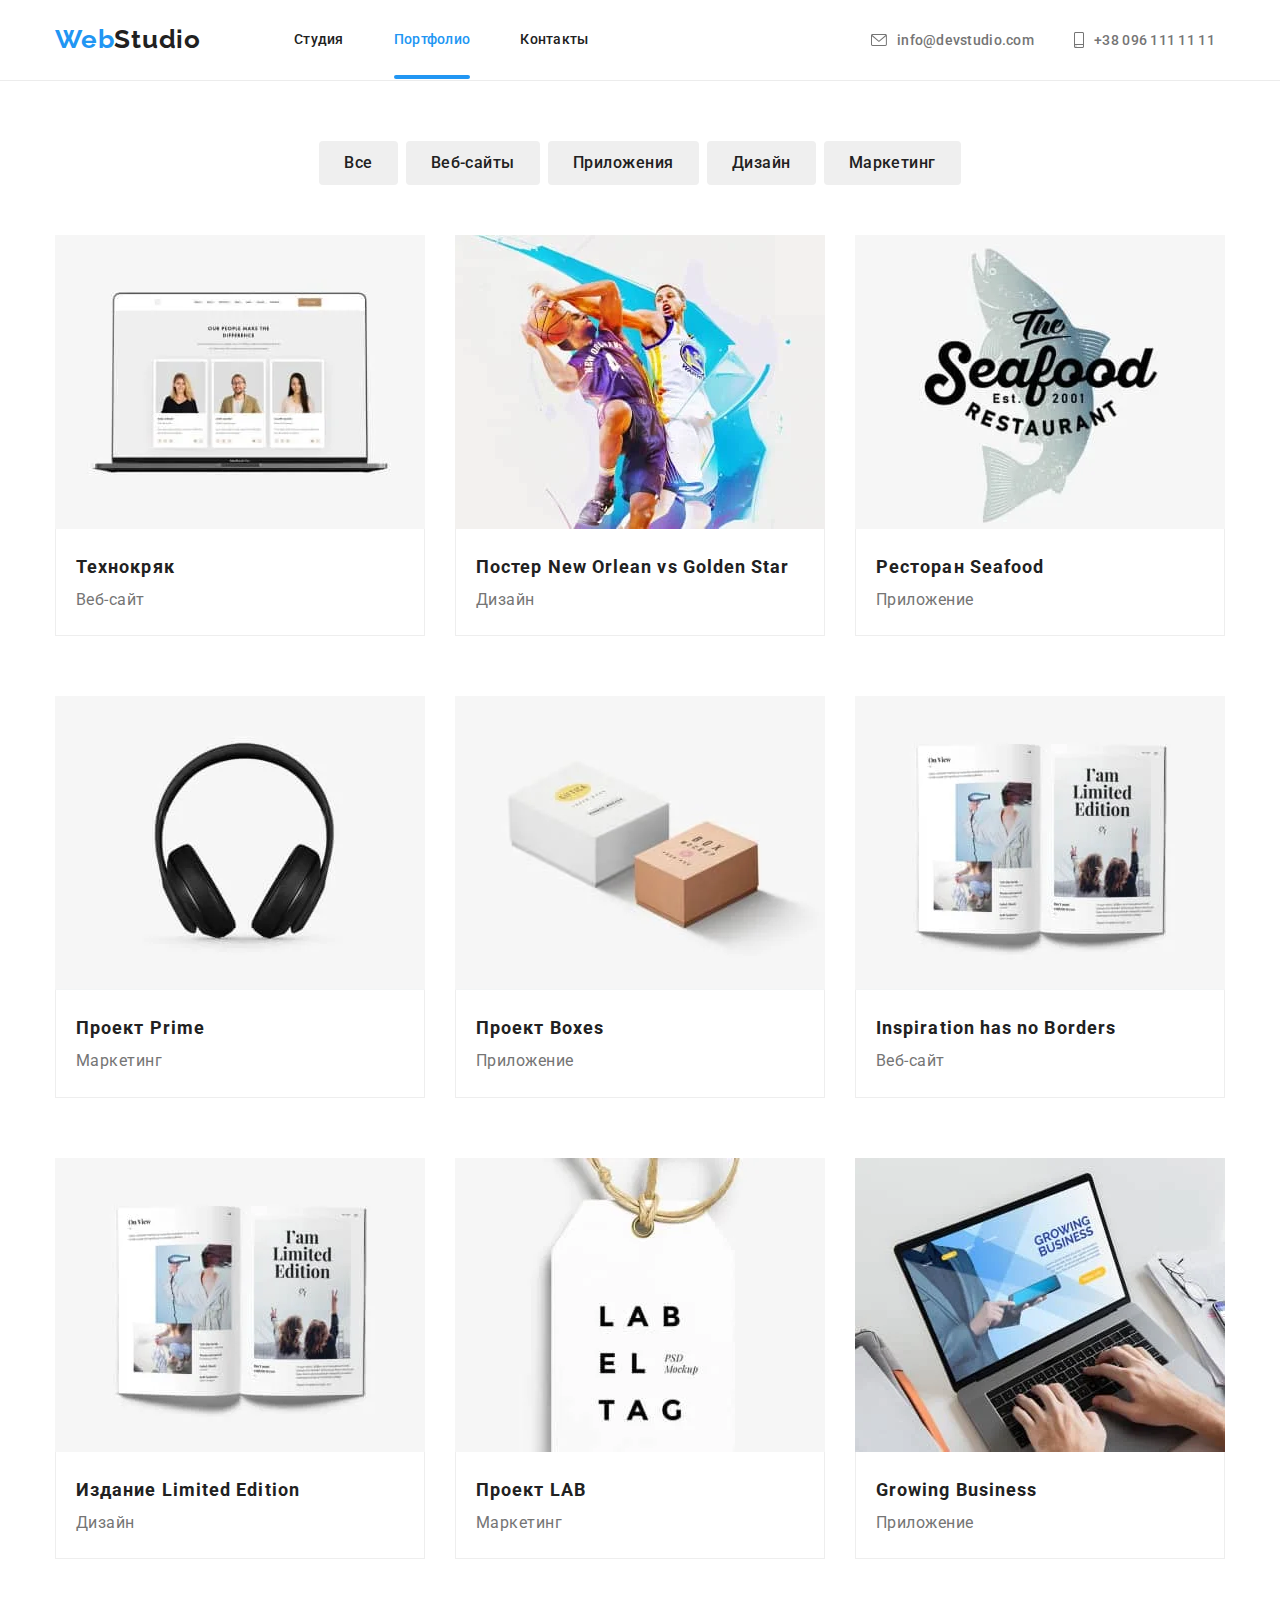
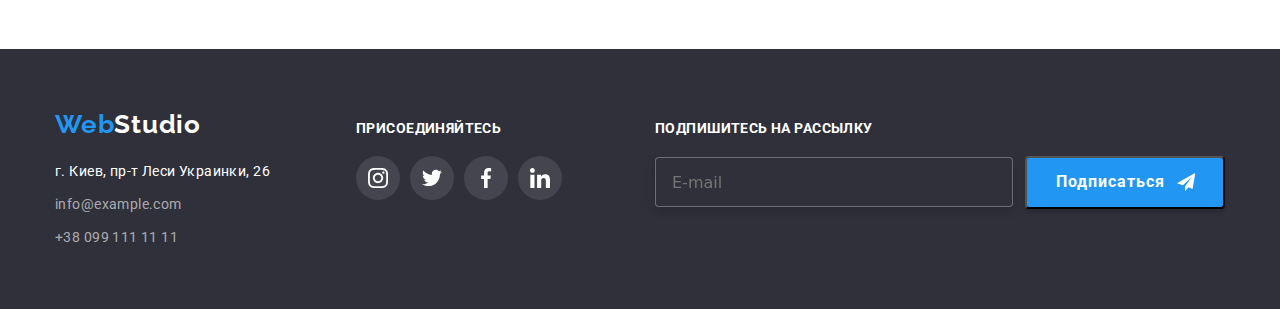
==== commit b6f3930a: "Эксперементирует с фото" ====
--- a/portfolio.html
+++ b/portfolio.html
@@ -237,7 +237,22 @@
                         <a class="projects__link link" href="#">
                             <div class="projects-overlay">
                                 <picture>
-                                    <source srcset="./image/portfolio/inspiration-desktop-06.webp 1x, ./image/portfolio/inspiration-desktop-06@2x.webp 2x"
+                                    <source srcset="./image/portfolio/limited-desktop-07.webp 1x, ./image/portfolio/limited-desktop-07@2x.webp 2x"
+                                        media="(min-width: 1200px)" type="image/webp">
+                                    <source srcset="./image/portfolio/limited-desktop-07.jpg 1x, ./image/portfolio/limited-desktop-07@2x.jpg 2x"
+                                        media="(min-width: 1200px)">
+                                    
+                                    <source srcset="./image/portfolio/limited-tablet-07.webp 1x, ./image/portfolio/limited-tablet-07@2x.webp 2x"
+                                        media="(min-width: 768px)" type="image/webp">
+                                    <source srcset="./image/portfolio/limited-tablet-07.jpg 1x, ./image/portfolio/limited-tablet-07@2x.jpg 2x"
+                                        media="(min-width: 768px)">
+                                    
+                                    <source srcset="./image/portfolio/limited-mobile-07.webp 1x, ./image/portfolio/limited-mobile-07@2x.webp 2x"
+                                        media="(max-width: 767px)" type="image/webp">
+                                    <source srcset="./image/portfolio/limited-mobile-07.jpg 1x, ./image/portfolio/limited-mobile-07@2x.jpg 2x"
+                                        media="(max-width: 767px)">
+                                    <img class="projects-overlay__cover" src="./image/limited-edition.png" alt="фото">
+                                    <!-- <source srcset="./image/portfolio/inspiration-desktop-06.webp 1x, ./image/portfolio/inspiration-desktop-06@2x.webp 2x"
                                         media="(min-width: 1200px)" type="image/webp">
                                     <source srcset="./image/portfolio/inspiration-desktop-06.jpg 1x, ./image/portfolio/inspiration-desktop-06@2x.jpg 2x"
                                         media="(min-width: 1200px)">
@@ -251,7 +266,7 @@
                                         media="(max-width: 767px)" type="image/webp">
                                     <source srcset="./image/portfolio/inspiration-mobile-06.jpg 1x, ./image/portfolio/inspiration-mobile-06@2x.jpg 2x"
                                         media="(max-width: 767px)">
-                                    <img class="projects-overlay__cover" src="./image/inspiration-has-no-borders.png" alt="фото">
+                                    <img class="projects-overlay__cover" src="./image/inspiration-has-no-borders.png" alt="фото"> -->
                                 </picture>
                                 <p class="projects-overlay__text">Технокряк это современная площадка распространения коронавируса. Компании используют эту
                                         платформу для цифрового
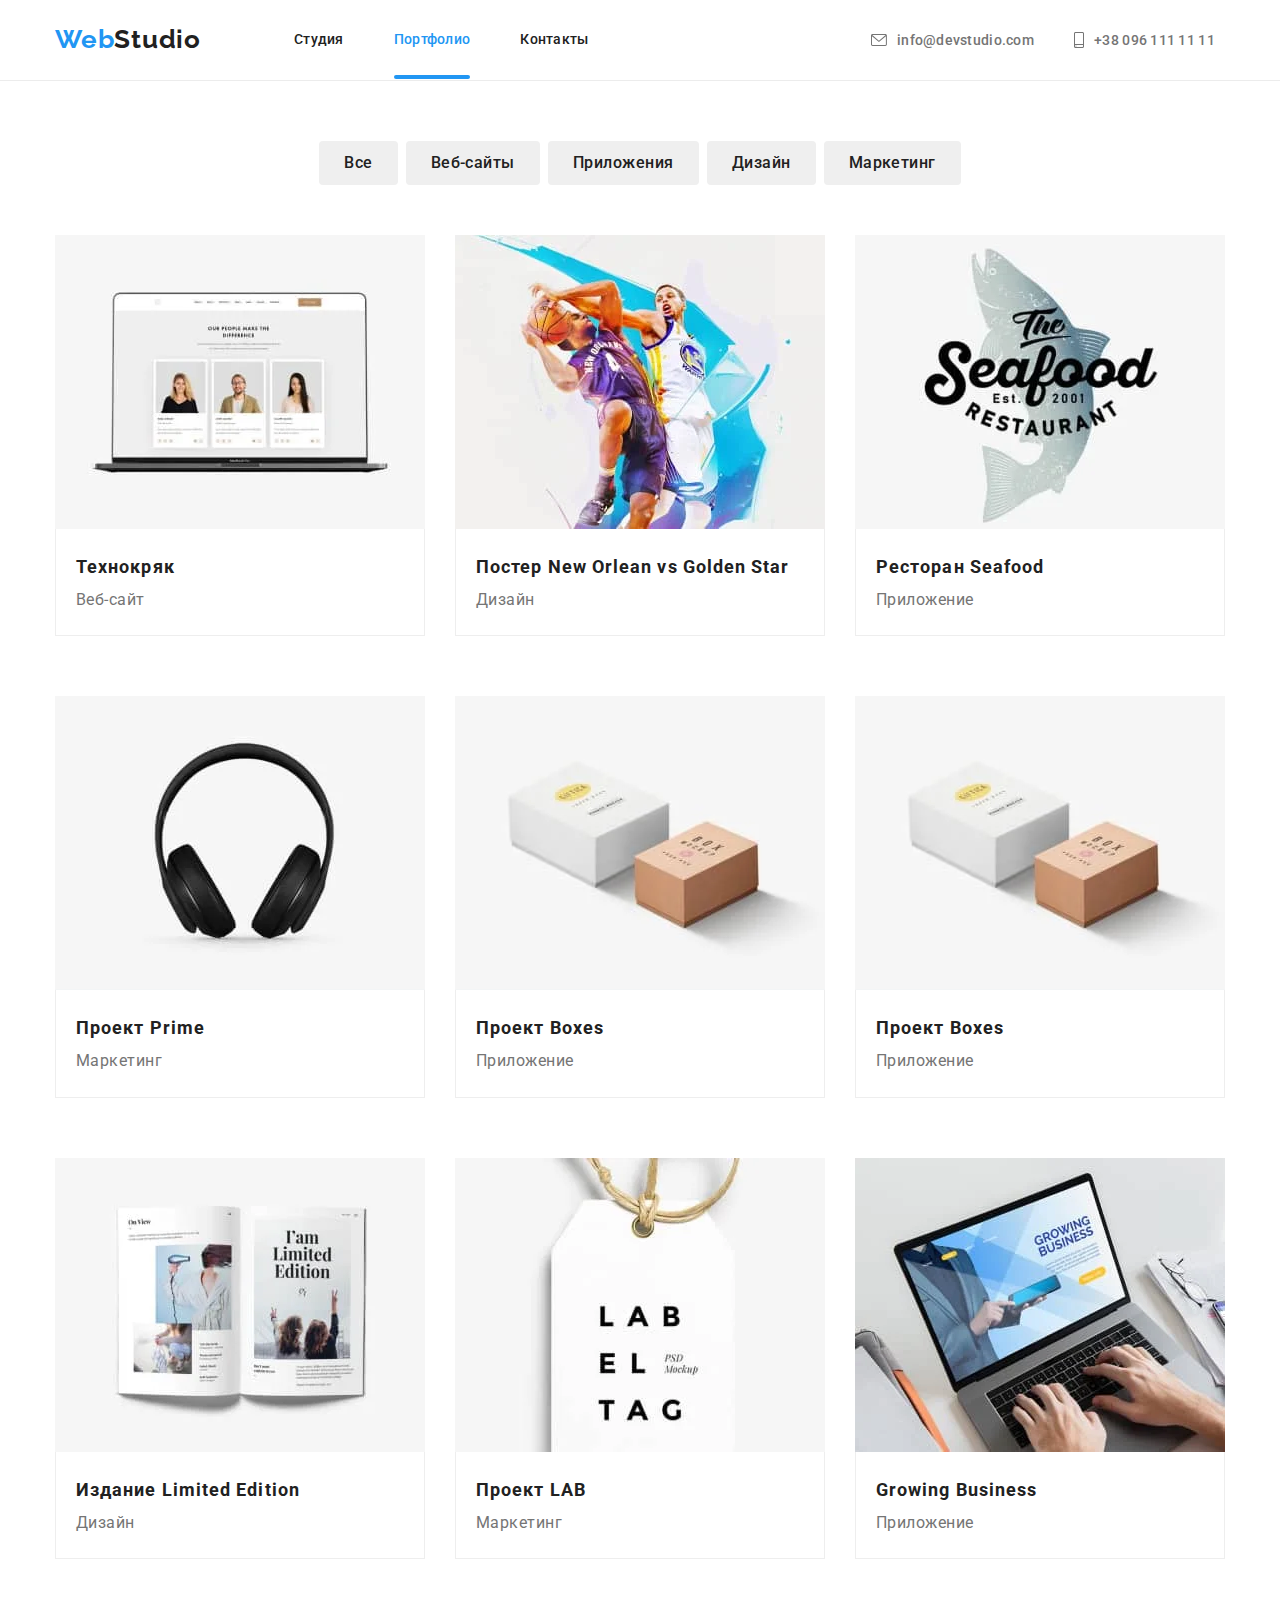
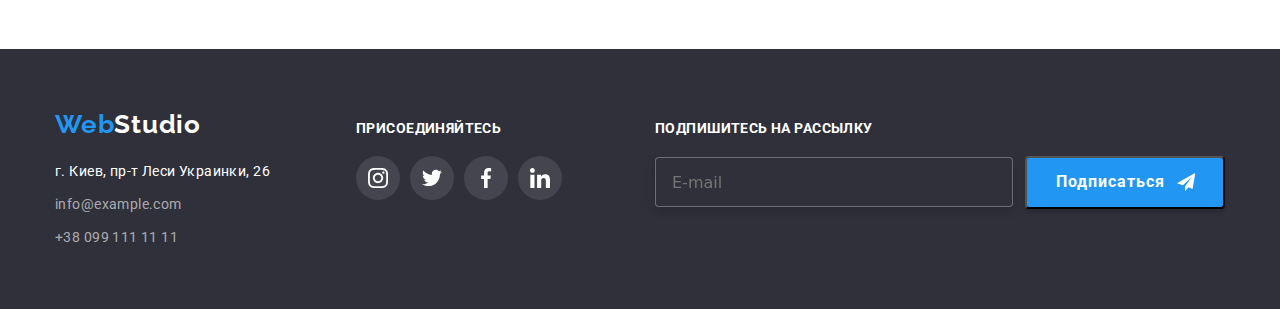
==== commit fc602da8: "Эесперемент" ====
--- a/portfolio.html
+++ b/portfolio.html
@@ -237,22 +237,39 @@
                         <a class="projects__link link" href="#">
                             <div class="projects-overlay">
                                 <picture>
-                                    <source srcset="./image/portfolio/limited-desktop-07.webp 1x, ./image/portfolio/limited-desktop-07@2x.webp 2x"
-                                        media="(min-width: 1200px)" type="image/webp">
-                                    <source srcset="./image/portfolio/limited-desktop-07.jpg 1x, ./image/portfolio/limited-desktop-07@2x.jpg 2x"
-                                        media="(min-width: 1200px)">
-                                    
-                                    <source srcset="./image/portfolio/limited-tablet-07.webp 1x, ./image/portfolio/limited-tablet-07@2x.webp 2x"
-                                        media="(min-width: 768px)" type="image/webp">
-                                    <source srcset="./image/portfolio/limited-tablet-07.jpg 1x, ./image/portfolio/limited-tablet-07@2x.jpg 2x"
-                                        media="(min-width: 768px)">
-                                    
-                                    <source srcset="./image/portfolio/limited-mobile-07.webp 1x, ./image/portfolio/limited-mobile-07@2x.webp 2x"
-                                        media="(max-width: 767px)" type="image/webp">
-                                    <source srcset="./image/portfolio/limited-mobile-07.jpg 1x, ./image/portfolio/limited-mobile-07@2x.jpg 2x"
-                                        media="(max-width: 767px)">
-                                    <img class="projects-overlay__cover" src="./image/limited-edition.png" alt="фото">
-                                    <!-- <source srcset="./image/portfolio/inspiration-desktop-06.webp 1x, ./image/portfolio/inspiration-desktop-06@2x.webp 2x"
+                                    <source
+                                        srcset="./image/portfolio/boxes-desktop-05.webp 1x, ./image/portfolio/boxes-desktop-05@2x.webp 2x"
+                                        media="(min-width: 1200px)" type="image/webp">
+                                    <source srcset="./image/portfolio/boxes-desktop-05.jpg 1x, ./image/portfolio/boxes-desktop-05@2x.jpg 2x"
+                                        media="(min-width: 1200px)">
+                    
+                                    <source srcset="./image/portfolio/boxes-tablet-05.webp 1x, ./image/portfolio/boxes-tablet-05@2x.webp 2x"
+                                        media="(min-width: 768px)" type="image/webp">
+                                    <source srcset="./image/portfolio/boxes-tablet-05.jpg 1x, ./image/portfolio/boxes-tablet-05@2x.jpg 2x"
+                                        media="(min-width: 768px)">
+                    
+                                    <source srcset="./image/portfolio/boxes-mobile-05.webp 1x, ./image/portfolio/boxes-mobile-05@2x.webp 2x"
+                                        media="(max-width: 767px)" type="image/webp">
+                                    <source srcset="./image/portfolio/boxes-mobile-05.jpg 1x, ./image/portfolio/boxes-mobile-05@2x.jpg 2x"
+                                        media="(max-width: 767px)">
+                                    <img class="projects-overlay__cover" src="./image/boxes.png" alt="фото">
+                                </picture>
+                                <p class="projects-overlay__text">Технокряк это современная площадка распространения коронавируса. Компании
+                                    используют эту
+                                    платформу для цифрового
+                                    шпионажа и атак на защищённые сервера конкурентов.</p>
+                            </div>
+                            <div class="border">
+                                <h3 class="border__heading">Проект Boxes</h3>
+                                <p class="border__description">Приложение</p>
+                            </div>
+                        </a>
+                    </li>
+                    <!-- <li class="projects__box">
+                        <a class="projects__link link" href="#">
+                            <div class="projects-overlay">
+                                <picture>
+                                    <source srcset="./image/portfolio/inspiration-desktop-06.webp 1x, ./image/portfolio/inspiration-desktop-06@2x.webp 2x"
                                         media="(min-width: 1200px)" type="image/webp">
                                     <source srcset="./image/portfolio/inspiration-desktop-06.jpg 1x, ./image/portfolio/inspiration-desktop-06@2x.jpg 2x"
                                         media="(min-width: 1200px)">
@@ -266,7 +283,7 @@
                                         media="(max-width: 767px)" type="image/webp">
                                     <source srcset="./image/portfolio/inspiration-mobile-06.jpg 1x, ./image/portfolio/inspiration-mobile-06@2x.jpg 2x"
                                         media="(max-width: 767px)">
-                                    <img class="projects-overlay__cover" src="./image/inspiration-has-no-borders.png" alt="фото"> -->
+                                    <img class="projects-overlay__cover" src="./image/inspiration-has-no-borders.png" alt="фото">
                                 </picture>
                                 <p class="projects-overlay__text">Технокряк это современная площадка распространения коронавируса. Компании используют эту
                                         платформу для цифрового
@@ -277,7 +294,7 @@
                                 <p class="border__description">Веб-сайт</p>
                             </div>
                         </a>
-                    </li>
+                    </li> -->
                     <li class="projects__box">
                         <a class="projects__link link" href="#">
                             <div class="projects-overlay">
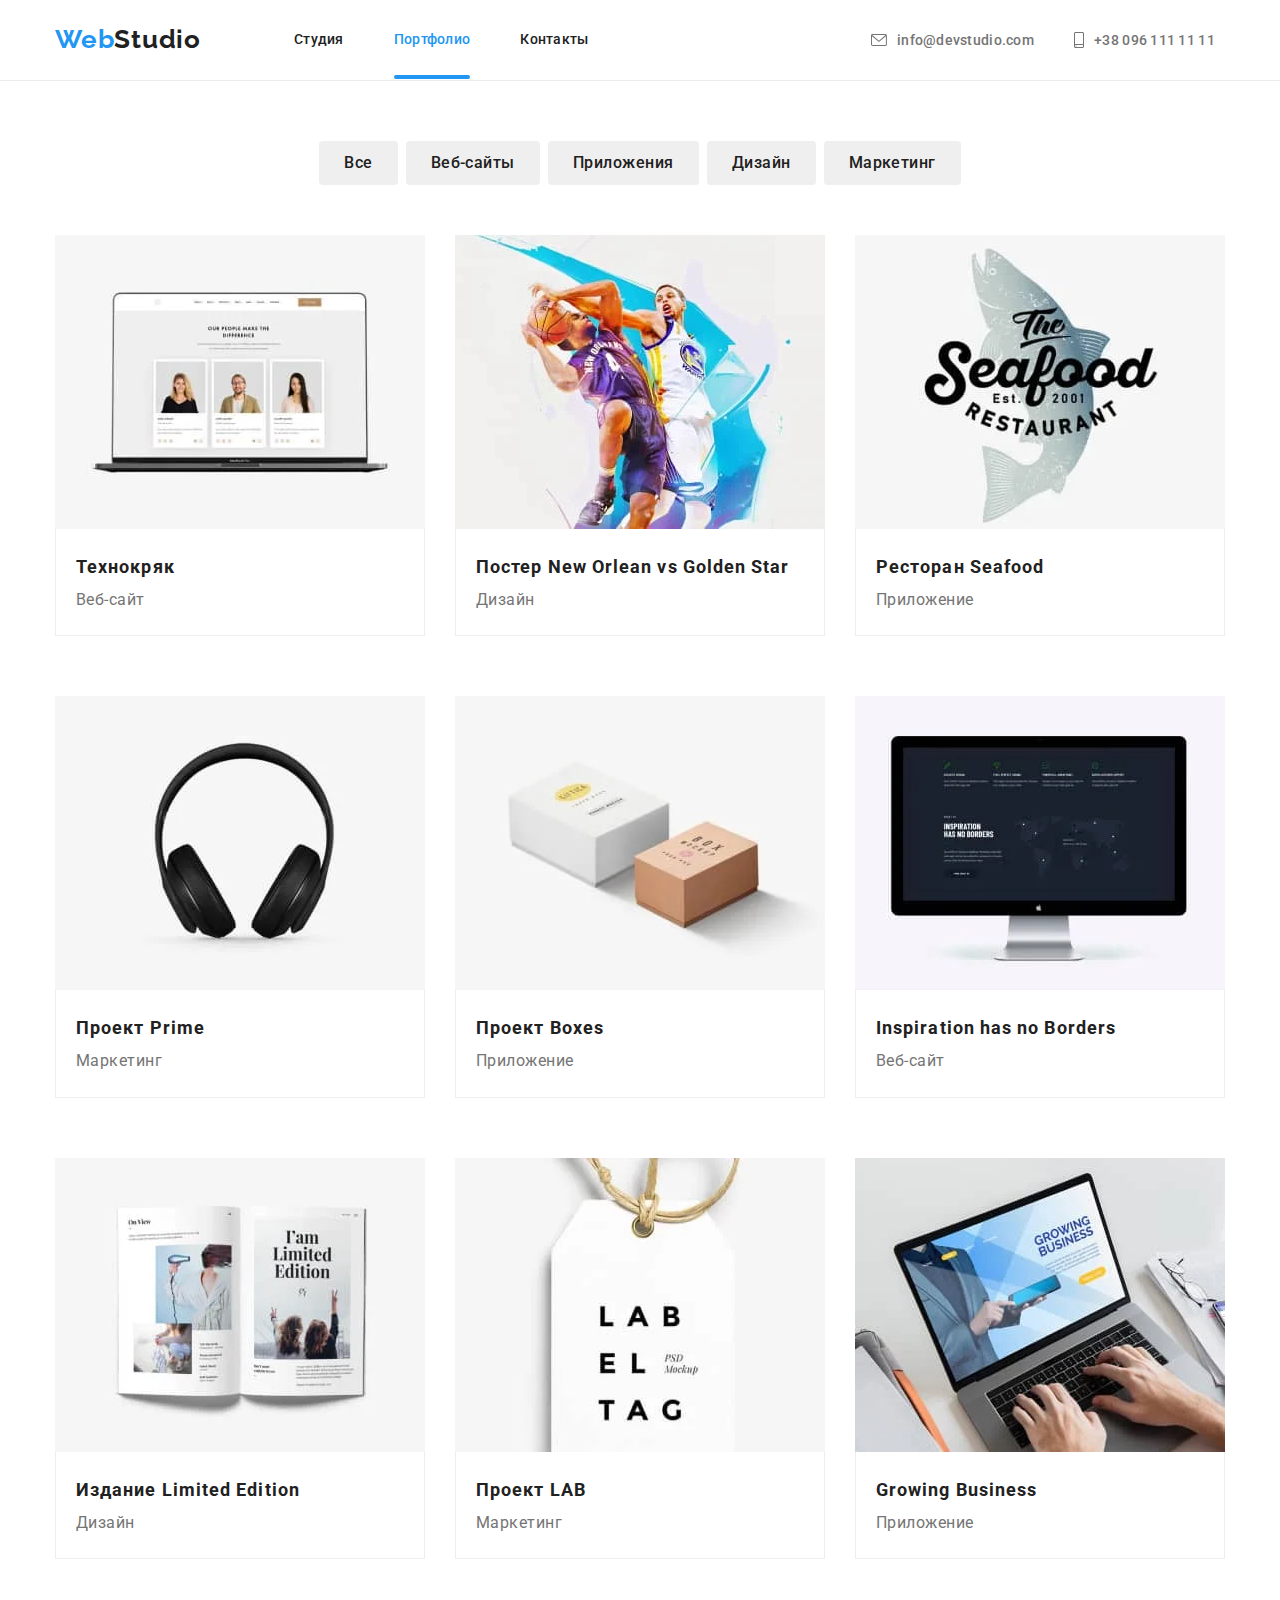
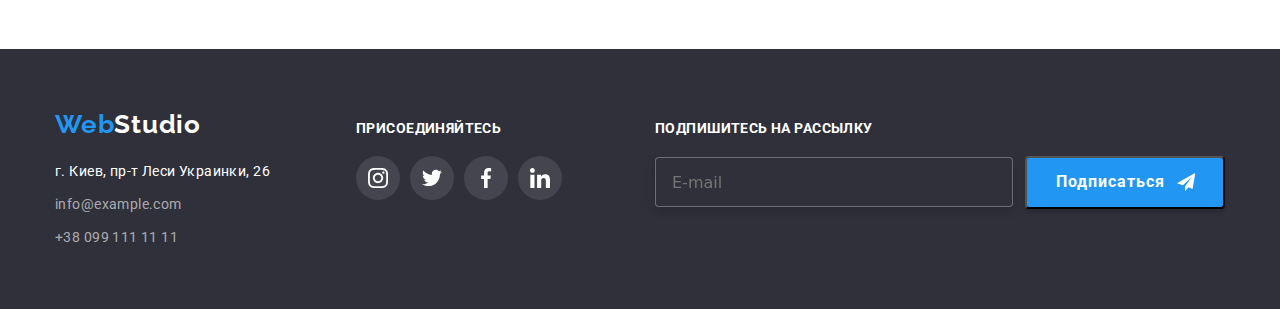
==== commit ce8a9878: "Заканчивает блок" ====
--- a/portfolio.html
+++ b/portfolio.html
@@ -238,21 +238,21 @@
                             <div class="projects-overlay">
                                 <picture>
                                     <source
-                                        srcset="./image/portfolio/boxes-desktop-05.webp 1x, ./image/portfolio/boxes-desktop-05@2x.webp 2x"
-                                        media="(min-width: 1200px)" type="image/webp">
-                                    <source srcset="./image/portfolio/boxes-desktop-05.jpg 1x, ./image/portfolio/boxes-desktop-05@2x.jpg 2x"
+                                        srcset="./image/portfolio/inspiration-desktop-06.webp 1x, ./image/portfolio/inspiration-desktop-06@2x.webp 2x"
+                                        media="(min-width: 1200px)" type="image/webp">
+                                    <source srcset="./image/portfolio/inspiration-desktop-06.jpg 1x, ./image/portfolio/inspiration-desktop-06@2x.jpg 2x"
                                         media="(min-width: 1200px)">
                     
-                                    <source srcset="./image/portfolio/boxes-tablet-05.webp 1x, ./image/portfolio/boxes-tablet-05@2x.webp 2x"
-                                        media="(min-width: 768px)" type="image/webp">
-                                    <source srcset="./image/portfolio/boxes-tablet-05.jpg 1x, ./image/portfolio/boxes-tablet-05@2x.jpg 2x"
+                                    <source srcset="./image/portfolio/inspiration-tablet-06.webp 1x, ./image/portfolio/inspiration-tablet-06@2x.webp 2x"
+                                        media="(min-width: 768px)" type="image/webp">
+                                    <source srcset="./image/portfolio/inspiration-tablet-06.jpg 1x, ./image/portfolio/inspiration-tablet-06@2x.jpg 2x"
                                         media="(min-width: 768px)">
                     
-                                    <source srcset="./image/portfolio/boxes-mobile-05.webp 1x, ./image/portfolio/boxes-mobile-05@2x.webp 2x"
-                                        media="(max-width: 767px)" type="image/webp">
-                                    <source srcset="./image/portfolio/boxes-mobile-05.jpg 1x, ./image/portfolio/boxes-mobile-05@2x.jpg 2x"
-                                        media="(max-width: 767px)">
-                                    <img class="projects-overlay__cover" src="./image/boxes.png" alt="фото">
+                                    <source srcset="./image/portfolio/inspiration-mobile-06.webp 1x, ./image/portfolio/inspiration-mobile-06@2x.webp 2x"
+                                        media="(max-width: 767px)" type="image/webp">
+                                    <source srcset="./image/portfolio/inspiration-mobile-06.jpg 1x, ./image/portfolio/inspiration-mobile-06@2x.jpg 2x"
+                                        media="(max-width: 767px)">
+                                    <img class="projects-overlay__cover" src="./image/inspiration-has-no-borders.png" alt="фото">
                                 </picture>
                                 <p class="projects-overlay__text">Технокряк это современная площадка распространения коронавируса. Компании
                                     используют эту
@@ -260,41 +260,11 @@
                                     шпионажа и атак на защищённые сервера конкурентов.</p>
                             </div>
                             <div class="border">
-                                <h3 class="border__heading">Проект Boxes</h3>
-                                <p class="border__description">Приложение</p>
-                            </div>
-                        </a>
-                    </li>
-                    <!-- <li class="projects__box">
-                        <a class="projects__link link" href="#">
-                            <div class="projects-overlay">
-                                <picture>
-                                    <source srcset="./image/portfolio/inspiration-desktop-06.webp 1x, ./image/portfolio/inspiration-desktop-06@2x.webp 2x"
-                                        media="(min-width: 1200px)" type="image/webp">
-                                    <source srcset="./image/portfolio/inspiration-desktop-06.jpg 1x, ./image/portfolio/inspiration-desktop-06@2x.jpg 2x"
-                                        media="(min-width: 1200px)">
-                                    
-                                    <source srcset="./image/portfolio/inspiration-tablet-06.webp 1x, ./image/portfolio/inspiration-tablet-06@2x.webp 2x"
-                                        media="(min-width: 768px)" type="image/webp">
-                                    <source srcset="./image/portfolio/inspiration-tablet-06.jpg 1x, ./image/portfolio/inspiration-tablet-06@2x.jpg 2x"
-                                        media="(min-width: 768px)">
-                                    
-                                    <source srcset="./image/portfolio/inspiration-mobile-06.webp 1x, ./image/portfolio/inspiration-mobile-06@2x.webp 2x"
-                                        media="(max-width: 767px)" type="image/webp">
-                                    <source srcset="./image/portfolio/inspiration-mobile-06.jpg 1x, ./image/portfolio/inspiration-mobile-06@2x.jpg 2x"
-                                        media="(max-width: 767px)">
-                                    <img class="projects-overlay__cover" src="./image/inspiration-has-no-borders.png" alt="фото">
-                                </picture>
-                                <p class="projects-overlay__text">Технокряк это современная площадка распространения коронавируса. Компании используют эту
-                                        платформу для цифрового
-                                        шпионажа и атак на защищённые сервера конкурентов.</p>
-                            </div>
-                            <div class="border">
                                 <h3 class="border__heading">Inspiration has no Borders</h3>
                                 <p class="border__description">Веб-сайт</p>
                             </div>
                         </a>
-                    </li> -->
+                    </li>
                     <li class="projects__box">
                         <a class="projects__link link" href="#">
                             <div class="projects-overlay">
